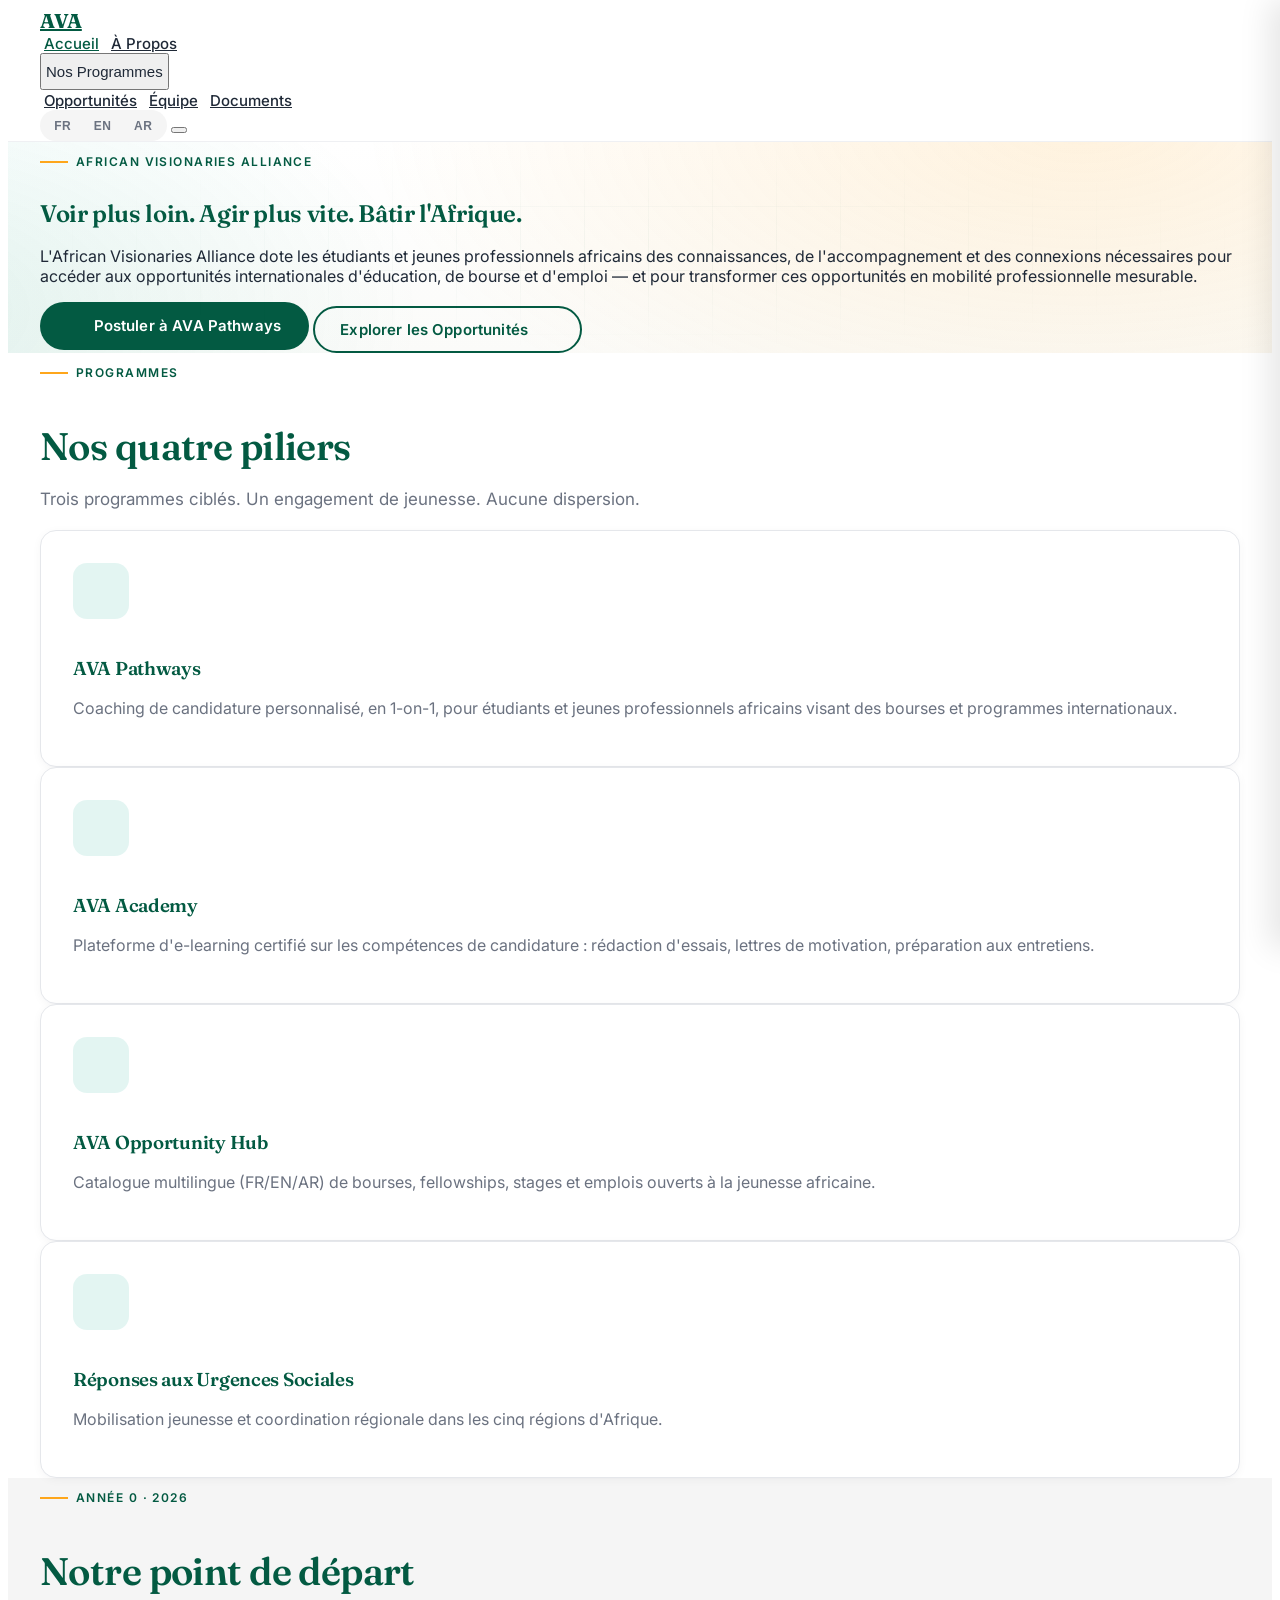
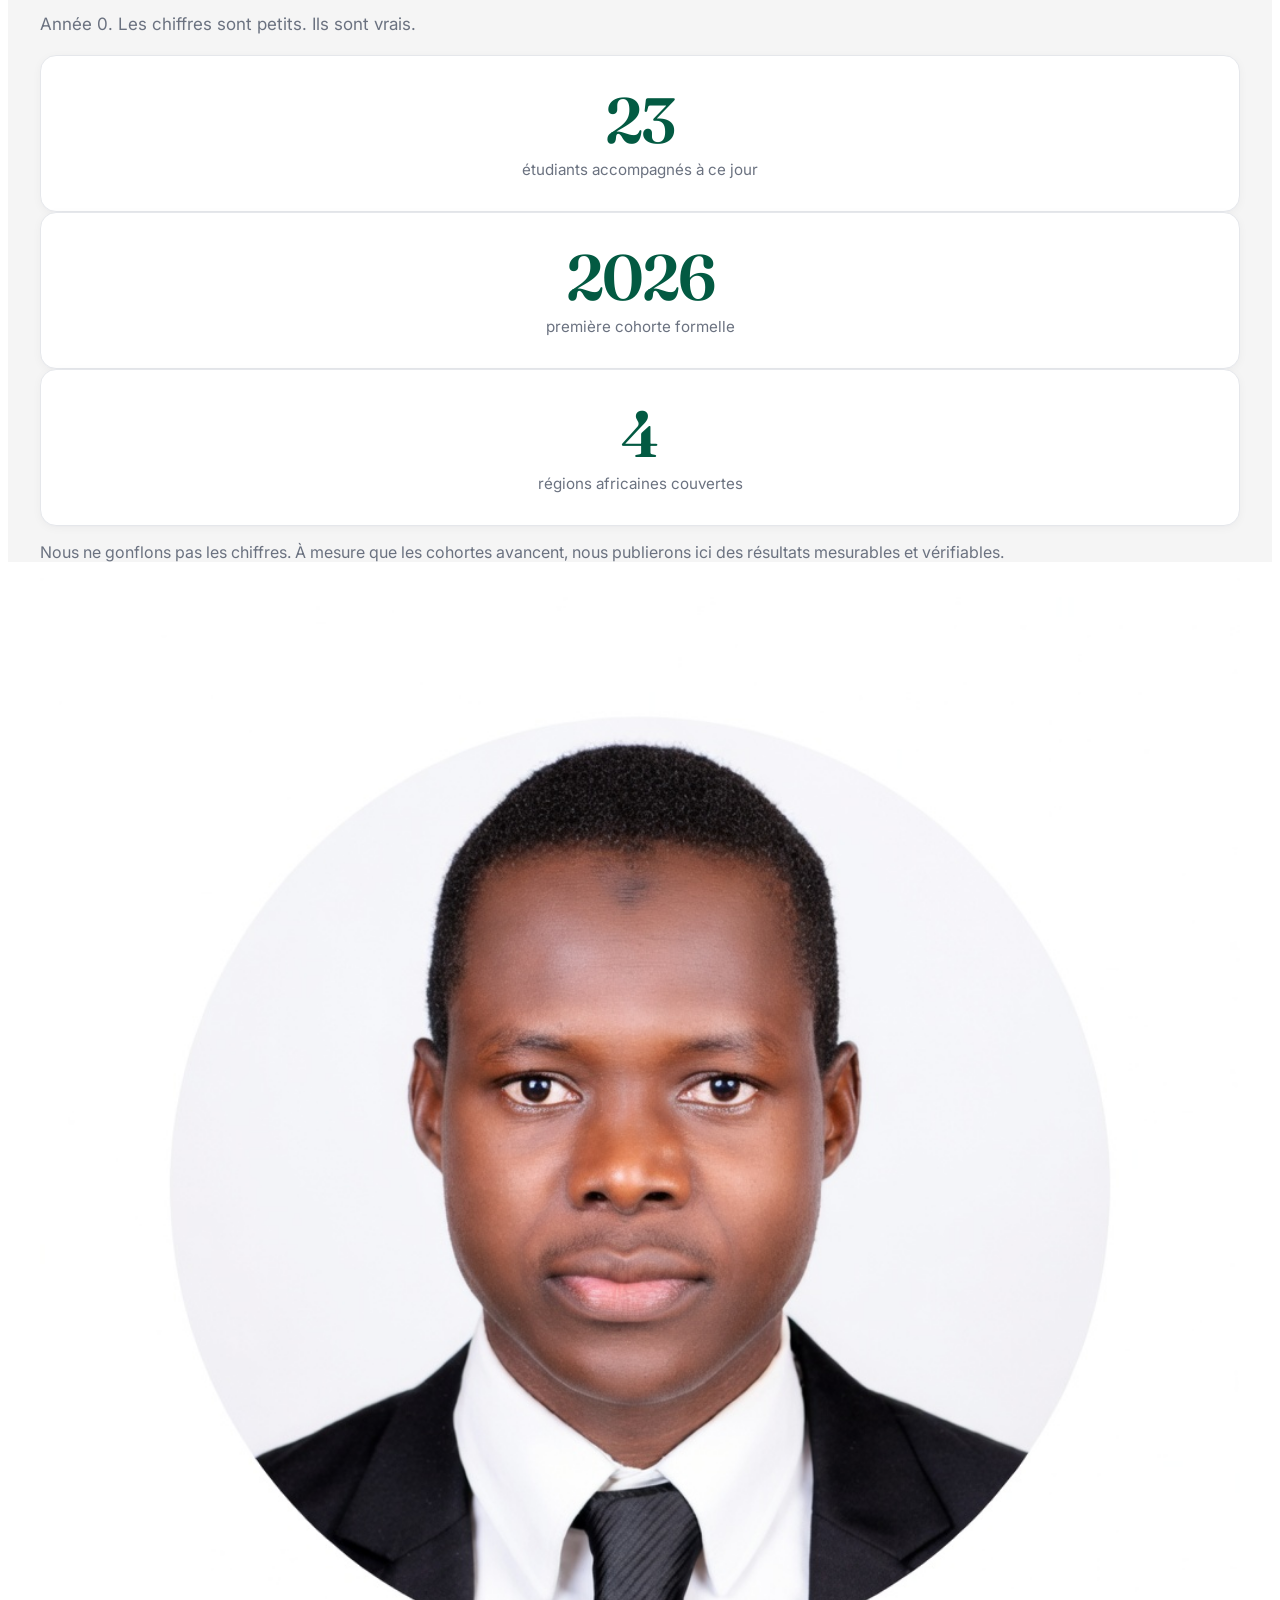
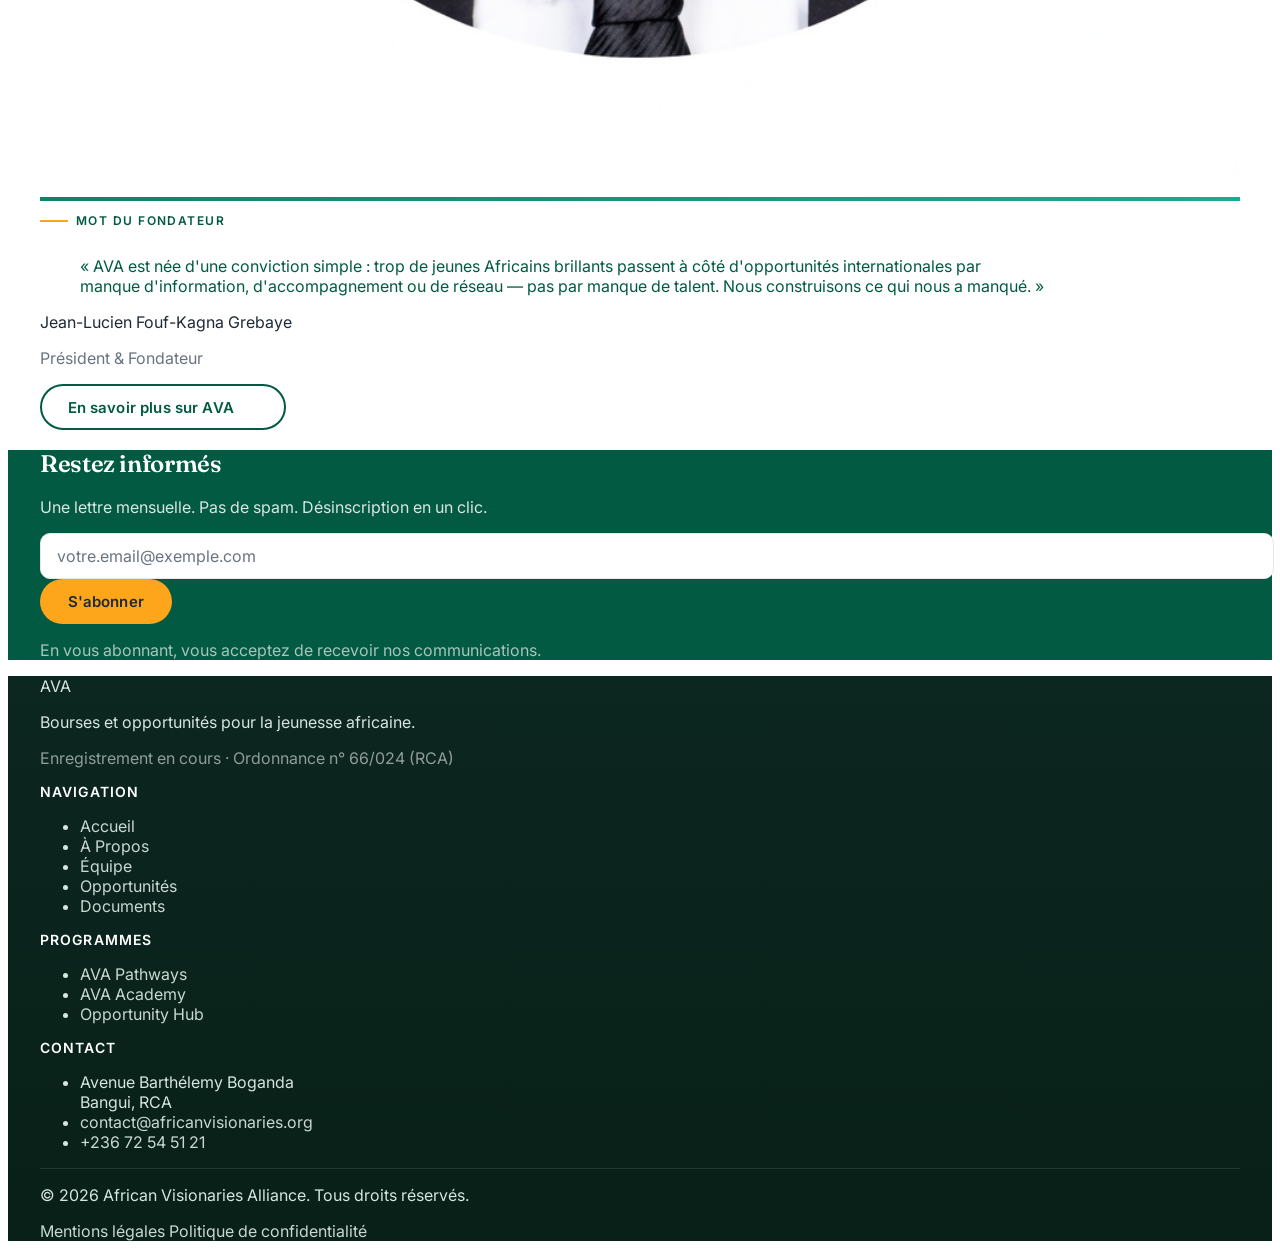
==== index.html @ 7ae5bedb "chore: initialize repo; add Hostinger deploy workflow and docs; accessibility fixes" ====
<!DOCTYPE html>
<html lang="fr" dir="ltr">
<head>
  <meta charset="UTF-8">
  <meta name="viewport" content="width=device-width, initial-scale=1.0">
  <meta name="theme-color" content="#035a42">

  <title>African Visionaries Alliance — Bourses et opportunités pour la jeunesse africaine</title>
  <meta name="description" content="AVA équipe les étudiants et jeunes professionnels africains pour accéder aux bourses, fellowships et opportunités internationales. Coaching personnalisé, e-learning, catalogue panafricain.">

  <link rel="canonical" href="https://ava-africa.me/">

  <!-- Open Graph -->
  <meta property="og:type" content="website">
  <meta property="og:site_name" content="African Visionaries Alliance">
  <meta property="og:title" content="African Visionaries Alliance — Bourses pour la jeunesse africaine">
  <meta property="og:description" content="Plateforme panafricaine de coaching de candidature, e-learning et catalogue d'opportunités pour étudiants et jeunes professionnels africains.">
  <meta property="og:url" content="https://ava-africa.me/">
  <meta property="og:image" content="https://ava-africa.me/assets/images/logo/logo-ava.png">
  <meta property="og:locale" content="fr_FR">

  <!-- Twitter -->
  <meta name="twitter:card" content="summary_large_image">
  <meta name="twitter:title" content="African Visionaries Alliance">
  <meta name="twitter:description" content="Bourses et opportunités pour la jeunesse africaine.">
  <meta name="twitter:image" content="https://ava-africa.me/assets/images/logo/logo-ava.png">

  <!-- Favicon -->
  <link rel="icon" type="image/png" href="assets/images/logo/favicon.ico">

  <!-- Fonts -->
  <link rel="preconnect" href="https://fonts.googleapis.com">
  <link rel="preconnect" href="https://fonts.gstatic.com" crossorigin>
  <link href="https://fonts.googleapis.com/css2?family=Fraunces:opsz,wght@9..144,400;9..144,500;9..144,600;9..144,700&family=Inter:wght@400;500;600;700&family=Noto+Sans+Arabic:wght@400;500;600;700&display=swap" rel="stylesheet">

  <!-- Tailwind CDN + config -->
  <script src="https://cdn.tailwindcss.com"></script>
  <script>
    tailwind.config = {
      theme: {
        extend: {
          colors: {
            'ava-green-dark':  '#035a42',
            'ava-green-light': '#19ab90',
            'ava-gold':        '#fea61b',
            'ava-red':         '#e72931',
            'ava-brown':       '#492412',
            'ava-ink':         '#1f2937',
            'ava-grey':        '#6b7280',
            'ava-mist':        '#f5f5f5',
            'ava-paper':       '#ffffff',
            'ava-line':        '#e5e7eb',
          },
          fontFamily: {
            heading: ['Fraunces', 'Georgia', 'serif'],
            body:    ['Inter', 'system-ui', 'sans-serif'],
          },
          maxWidth: { 'content': '1200px' }
        }
      }
    };
  </script>

  <!-- Custom CSS -->
  <link rel="stylesheet" href="css/main.css">

  <!-- JSON-LD : NGO Schema -->
  <script type="application/ld+json">
  {
    "@context": "https://schema.org",
    "@type": "NGO",
    "name": "African Visionaries Alliance",
    "alternateName": "AVA",
    "url": "https://ava-africa.me",
    "logo": "https://ava-africa.me/assets/images/logo/logo-ava.png",
    "description": "Pan-African non-profit organisation providing scholarship navigation, application coaching and certified e-learning for African students and young professionals.",
    "founder": { "@type": "Person", "name": "Jean-Lucien Fouf-Kagna Grebaye" },
    "foundingDate": "2026",
    "address": {
      "@type": "PostalAddress",
      "streetAddress": "Avenue Barthélemy Boganda",
      "addressLocality": "Bangui",
      "addressCountry": "CF"
    },
    "email": "contact@africanvisionaries.org",
    "telephone": "+236 72 54 51 21",
    "areaServed": "Africa",
    "knowsLanguage": ["fr", "en", "ar"]
  }
  </script>
</head>

<body class="font-body text-ava-ink antialiased bg-ava-paper">

  <!-- Skip link -->
  <a href="#main-content" class="skip-link" data-i18n="nav.skipToContent">Aller au contenu principal</a>

  <!-- =================== HEADER =================== -->
  <header class="site-header">
    <div class="container-ava flex items-center justify-between py-4">
      <!-- Logo -->
      <a href="index" class="logo flex items-center gap-2" aria-label="African Visionaries Alliance — Accueil">
        <img src="assets/images/logo/logo-ava.png" alt="Logo — African Visionaries Alliance" width="36" height="36" onerror="this.style.display='none'">
        <span>AVA</span>
      </a>

      <!-- Desktop nav -->
      <nav class="hidden lg:flex items-center gap-7" aria-label="Navigation principale">
        <a href="index" class="nav-link" data-nav-key="home" data-i18n="nav.home">Accueil</a>
        <a href="about" class="nav-link" data-nav-key="about" data-i18n="nav.about">À Propos</a>
        <div class="dropdown">
          <button type="button" class="nav-link inline-flex items-center gap-1" aria-haspopup="true" aria-expanded="false">
            <span data-i18n="nav.programs">Nos Programmes</span>
            <i data-lucide="chevron-down" style="width:14px;height:14px;" aria-hidden="true"></i>
          </button>
          <div class="dropdown-menu" role="menu">
            <a href="about#pathways" role="menuitem" data-i18n="nav.pathways">AVA Pathways</a>
            <a href="about#academy" role="menuitem" data-i18n="nav.academy">AVA Academy</a>
            <a href="opportunities" role="menuitem" data-i18n="nav.hub">Opportunity Hub</a>
          </div>
        </div>
        <a href="opportunities" class="nav-link" data-nav-key="opportunities" data-i18n="nav.opportunities">Opportunités</a>
        <a href="team" class="nav-link" data-nav-key="team" data-i18n="nav.team">Équipe</a>
        <a href="documents" class="nav-link" data-nav-key="documents" data-i18n="nav.documents">Documents</a>
      </nav>

      <!-- Right cluster -->
      <div class="flex items-center gap-3">
        <div class="lang-switch" role="group" aria-label="Language switcher">
          <button type="button" data-lang-switch="fr" aria-pressed="true">FR</button>
          <button type="button" data-lang-switch="en" aria-pressed="false">EN</button>
          <button type="button" data-lang-switch="ar" aria-pressed="false">AR</button>
        </div>

        <button type="button" class="lg:hidden p-2 rounded-md hover:bg-ava-mist" data-mobile-toggle aria-expanded="false" aria-controls="mobile-drawer" aria-label="Menu">
          <i data-lucide="menu" aria-hidden="true"></i>
        </button>
      </div>
    </div>
  </header>

  <!-- =================== MOBILE DRAWER =================== -->
  <div class="mobile-backdrop" data-mobile-backdrop aria-hidden="true"></div>
  <aside id="mobile-drawer" class="mobile-drawer" data-mobile-drawer aria-hidden="true" aria-label="Menu mobile">
    <div class="flex items-center justify-between mb-6">
      <span class="font-heading font-semibold text-ava-green-dark text-lg">AVA</span>
      <button type="button" class="p-2 rounded-md hover:bg-ava-mist" data-mobile-close aria-label="Fermer">
        <i data-lucide="x" aria-hidden="true"></i>
      </button>
    </div>
    <nav class="flex flex-col gap-1" aria-label="Navigation mobile">
      <a href="index" class="nav-link py-2.5" data-nav-key="home" data-i18n="nav.home">Accueil</a>
      <a href="about" class="nav-link py-2.5" data-nav-key="about" data-i18n="nav.about">À Propos</a>
      <a href="opportunities" class="nav-link py-2.5" data-nav-key="opportunities" data-i18n="nav.opportunities">Opportunités</a>
      <a href="team" class="nav-link py-2.5" data-nav-key="team" data-i18n="nav.team">Équipe</a>
      <a href="documents" class="nav-link py-2.5" data-nav-key="documents" data-i18n="nav.documents">Documents</a>
    </nav>
    <div class="mt-8 pt-6 border-t border-ava-line">
      <p class="text-xs font-semibold uppercase tracking-wider text-ava-grey mb-3" data-i18n="nav.programs">Nos Programmes</p>
      <a href="about#pathways" class="nav-link py-2 block" data-i18n="nav.pathways">AVA Pathways</a>
      <a href="about#academy" class="nav-link py-2 block" data-i18n="nav.academy">AVA Academy</a>
      <a href="opportunities" class="nav-link py-2 block" data-i18n="nav.hub">Opportunity Hub</a>
    </div>
  </aside>

  <!-- =================== MAIN =================== -->
  <main id="main-content">

    <!-- HERO -->
    <section class="hero-bg">
      <div class="container-ava py-16 md:py-24 lg:py-32 relative z-10">
        <div class="max-w-3xl">
          <p class="eyebrow mb-5"><span>African Visionaries Alliance</span></p>
          <h1 class="font-heading text-4xl md:text-5xl lg:text-6xl font-semibold text-balance mb-6" style="color: var(--ava-green-dark); line-height: 1.05;">
            <span data-i18n="hero.tagline">Voir plus loin. Agir plus vite. Bâtir l'Afrique.</span>
          </h1>
          <p class="text-lg md:text-xl leading-relaxed text-ava-ink text-pretty mb-8 max-w-2xl" data-i18n="hero.subtitle">
            L'African Visionaries Alliance dote les étudiants et jeunes professionnels africains des connaissances, de l'accompagnement et des connexions nécessaires pour accéder aux opportunités internationales d'éducation, de bourse et d'emploi — et pour transformer ces opportunités en mobilité professionnelle mesurable.
          </p>
          <div class="flex flex-wrap gap-3">
            <a href="about#pathways" class="btn btn-primary">
              <i data-lucide="graduation-cap" aria-hidden="true" style="width:18px;height:18px;"></i>
              <span data-i18n="hero.ctaPrimary">Postuler à AVA Pathways</span>
            </a>
            <a href="opportunities" class="btn btn-outline">
              <span data-i18n="hero.ctaSecondary">Explorer les Opportunités</span>
              <i data-lucide="arrow-right" aria-hidden="true" style="width:18px;height:18px;"></i>
            </a>
          </div>
        </div>
      </div>
    </section>

    <!-- FOUR PILLARS -->
    <section class="py-16 md:py-24" style="background: var(--ava-paper);">
      <div class="container-ava">
        <div class="mb-12 reveal">
          <p class="eyebrow mb-4"><span>Programmes</span></p>
          <h2 class="section-heading" data-i18n="pillars.heading">Nos quatre piliers</h2>
          <p class="section-subheading" data-i18n="pillars.subheading">Trois programmes ciblés. Un engagement de jeunesse. Aucune dispersion.</p>
        </div>

        <div class="grid grid-cols-1 md:grid-cols-2 lg:grid-cols-4 gap-6">
          <article class="card card-hover pillar-card reveal">
            <div class="pillar-icon"><i data-lucide="graduation-cap" aria-hidden="true"></i></div>
            <h3 class="font-heading text-xl mb-2" data-i18n="pillars.pathways.title">AVA Pathways</h3>
            <p class="text-sm leading-relaxed" style="color: var(--ava-grey);" data-i18n="pillars.pathways.description">Coaching de candidature personnalisé, en 1-on-1, pour étudiants et jeunes professionnels africains visant des bourses et programmes internationaux.</p>
          </article>

          <article class="card card-hover pillar-card reveal">
            <div class="pillar-icon"><i data-lucide="book-open" aria-hidden="true"></i></div>
            <h3 class="font-heading text-xl mb-2" data-i18n="pillars.academy.title">AVA Academy</h3>
            <p class="text-sm leading-relaxed" style="color: var(--ava-grey);" data-i18n="pillars.academy.description">Plateforme d'e-learning certifié sur les compétences de candidature : rédaction d'essais, lettres de motivation, préparation aux entretiens.</p>
          </article>

          <article class="card card-hover pillar-card reveal">
            <div class="pillar-icon"><i data-lucide="globe" aria-hidden="true"></i></div>
            <h3 class="font-heading text-xl mb-2" data-i18n="pillars.hub.title">AVA Opportunity Hub</h3>
            <p class="text-sm leading-relaxed" style="color: var(--ava-grey);" data-i18n="pillars.hub.description">Catalogue multilingue (FR/EN/AR) de bourses, fellowships, stages et emplois ouverts à la jeunesse africaine.</p>
          </article>

          <article class="card card-hover pillar-card reveal">
            <div class="pillar-icon"><i data-lucide="heart-handshake" aria-hidden="true"></i></div>
            <h3 class="font-heading text-xl mb-2" data-i18n="pillars.emergencies.title">Réponses aux Urgences Sociales</h3>
            <p class="text-sm leading-relaxed" style="color: var(--ava-grey);" data-i18n="pillars.emergencies.description">Mobilisation jeunesse et coordination régionale dans les cinq régions d'Afrique.</p>
          </article>
        </div>
      </div>
    </section>

    <!-- IMPACT — honest Year 0 -->
    <section class="py-16 md:py-24" style="background: var(--ava-mist);">
      <div class="container-ava">
        <div class="mb-10 text-center reveal">
          <p class="eyebrow mb-4 justify-center" style="display:inline-flex;"><span>Année 0 · 2026</span></p>
          <h2 class="section-heading" data-i18n="impact.heading">Notre point de départ</h2>
          <p class="section-subheading mx-auto" data-i18n="impact.subheading">Année 0. Les chiffres sont petits. Ils sont vrais.</p>
        </div>

        <div class="grid grid-cols-1 md:grid-cols-3 gap-5 max-w-4xl mx-auto">
          <div class="card stat-card reveal">
            <div class="stat-value" data-i18n="impact.stat1Value">23</div>
            <div class="stat-label" data-i18n="impact.stat1Label">étudiants accompagnés à ce jour</div>
          </div>
          <div class="card stat-card reveal">
            <div class="stat-value" data-i18n="impact.stat2Value">2026</div>
            <div class="stat-label" data-i18n="impact.stat2Label">première cohorte formelle</div>
          </div>
          <div class="card stat-card reveal">
            <div class="stat-value" data-i18n="impact.stat3Value">4</div>
            <div class="stat-label" data-i18n="impact.stat3Label">régions africaines couvertes</div>
          </div>
        </div>

        <p class="mt-8 text-center text-sm max-w-2xl mx-auto leading-relaxed" style="color: var(--ava-grey);" data-i18n="impact.note">
          Nous ne gonflons pas les chiffres. À mesure que les cohortes avancent, nous publierons ici des résultats mesurables et vérifiables.
        </p>
      </div>
    </section>

    <!-- FOUNDER NOTE -->
    <section class="py-16 md:py-24">
      <div class="container-ava">
        <div class="grid grid-cols-1 md:grid-cols-12 gap-10 items-center">
          <div class="md:col-span-4 reveal">
            <div class="team-photo aspect-square rounded-2xl overflow-hidden" style="background: linear-gradient(135deg, var(--ava-green-dark), var(--ava-green-light));">
              <img src="assets/images/team/president.jpg" alt="Portrait de Jean-Lucien Fouf-Kagna Grebaye, Président & Fondateur de l'African Visionaries Alliance" loading="lazy" style="width:100%;height:100%;object-fit:cover;" onerror="this.style.display='none'">
            </div>
          </div>
          <div class="md:col-span-8 reveal">
            <p class="eyebrow mb-4"><span data-i18n="founder.heading">Mot du Fondateur</span></p>
            <blockquote class="font-heading text-2xl md:text-3xl leading-snug text-balance mb-6" style="color: var(--ava-green-dark);">
              <span data-i18n="founder.text">« AVA est née d'une conviction simple : trop de jeunes Africains brillants passent à côté d'opportunités internationales par manque d'information, d'accompagnement ou de réseau — pas par manque de talent. Nous construisons ce qui nous a manqué. »</span>
            </blockquote>
            <div class="flex flex-col gap-1">
              <p class="font-semibold" data-i18n="founder.name">Jean-Lucien Fouf-Kagna Grebaye</p>
              <p class="text-sm" style="color: var(--ava-grey);" data-i18n="founder.role">Président & Fondateur</p>
            </div>
            <a href="about" class="btn btn-outline mt-6">
              <span data-i18n="founder.cta">En savoir plus sur AVA</span>
              <i data-lucide="arrow-right" aria-hidden="true" style="width:16px;height:16px;"></i>
            </a>
          </div>
        </div>
      </div>
    </section>

    <!-- NEWSLETTER -->
    <section class="py-16 md:py-20" style="background: var(--ava-green-dark); color: #fff;">
      <div class="container-ava">
        <div class="max-w-2xl mx-auto text-center reveal">
          <h2 class="font-heading text-3xl md:text-4xl mb-3" style="color: #fff;" data-i18n="newsletter.heading">Restez informés</h2>
          <p class="text-base mb-8" style="color: rgba(255,255,255,0.85);" data-i18n="newsletter.subheading">Une lettre mensuelle. Pas de spam. Désinscription en un clic.</p>
          <form id="newsletter-form" class="flex flex-col sm:flex-row gap-3 max-w-lg mx-auto" novalidate>
            <label for="newsletter-email" class="sr-only" data-i18n="newsletter.placeholder">Email</label>
            <input id="newsletter-email" type="email" required class="field flex-1" placeholder="votre.email@exemple.com" data-i18n="newsletter.placeholder" data-i18n-attr="placeholder">
            <button type="submit" class="btn btn-gold" data-i18n="newsletter.button">S'abonner</button>
          </form>
          <p id="newsletter-status" class="mt-4 text-sm hidden" style="color: #fff;" role="status"></p>
          <p class="mt-4 text-xs" style="color: rgba(255,255,255,0.65);" data-i18n="newsletter.consent">En vous abonnant, vous acceptez de recevoir nos communications.</p>
        </div>
      </div>
    </section>

  </main>

  <!-- =================== FOOTER =================== -->
  <footer class="site-footer pt-16 pb-8">
    <div class="container-ava">
      <div class="grid grid-cols-1 md:grid-cols-2 lg:grid-cols-4 gap-10 mb-12">
        <div>
          <div class="flex items-center gap-2 mb-3">
            <img src="assets/images/logo/logo-ava.png" alt="Logo — African Visionaries Alliance" width="36" height="36" onerror="this.style.display='none'">
            <span class="font-heading text-xl font-semibold text-white">AVA</span>
          </div>
          <p class="text-sm leading-relaxed mb-4" data-i18n="footer.tagline">Bourses et opportunités pour la jeunesse africaine.</p>
          <p class="text-xs" style="color: rgba(255,255,255,0.55);" data-i18n="footer.registration">Enregistrement en cours · Ordonnance n° 66/024 (RCA)</p>
        </div>

        <div>
          <h3 data-i18n="footer.navHeading">Navigation</h3>
          <ul class="flex flex-col gap-2 text-sm">
            <li><a href="index" data-i18n="nav.home">Accueil</a></li>
            <li><a href="about" data-i18n="nav.about">À Propos</a></li>
            <li><a href="team" data-i18n="nav.team">Équipe</a></li>
            <li><a href="opportunities" data-i18n="nav.opportunities">Opportunités</a></li>
            <li><a href="documents" data-i18n="nav.documents">Documents</a></li>
          </ul>
        </div>

        <div>
          <h3 data-i18n="footer.programsHeading">Programmes</h3>
          <ul class="flex flex-col gap-2 text-sm">
            <li><a href="about#pathways" data-i18n="nav.pathways">AVA Pathways</a></li>
            <li><a href="about#academy" data-i18n="nav.academy">AVA Academy</a></li>
            <li><a href="opportunities" data-i18n="nav.hub">Opportunity Hub</a></li>
          </ul>
        </div>

        <div>
          <h3 data-i18n="footer.contactHeading">Contact</h3>
          <ul class="flex flex-col gap-3 text-sm">
            <li class="flex items-start gap-2">
              <i data-lucide="map-pin" aria-hidden="true" style="width:16px;height:16px;flex-shrink:0;margin-top:2px;"></i>
              <span>
                <span data-i18n="footer.address">Avenue Barthélemy Boganda</span><br>
                <span data-i18n="footer.city">Bangui, RCA</span>
              </span>
            </li>
            <li class="flex items-center gap-2">
              <i data-lucide="mail" aria-hidden="true" style="width:16px;height:16px;flex-shrink:0;"></i>
              <a href="mailto:contact@africanvisionaries.org" data-i18n="footer.email">contact@africanvisionaries.org</a>
            </li>
            <li class="flex items-center gap-2">
              <i data-lucide="phone" aria-hidden="true" style="width:16px;height:16px;flex-shrink:0;"></i>
              <a href="tel:+23672545121" data-i18n="footer.phone">+236 72 54 51 21</a>
            </li>
          </ul>
          <div class="flex items-center gap-3 mt-4">
            <a href="#" aria-label="LinkedIn"><i data-lucide="linkedin" aria-hidden="true" style="width:20px;height:20px;"></i></a>
            <a href="#" aria-label="X / Twitter"><i data-lucide="twitter" aria-hidden="true" style="width:20px;height:20px;"></i></a>
            <a href="#" aria-label="Instagram"><i data-lucide="instagram" aria-hidden="true" style="width:20px;height:20px;"></i></a>
          </div>
        </div>
      </div>

      <div class="footer-bottom pt-6 flex flex-wrap items-center justify-between gap-3 text-xs">
        <p>© <span id="footer-year">2026</span> <span data-i18n="footer.copyright">African Visionaries Alliance. Tous droits réservés.</span></p>
        <div class="flex gap-4">
          <a href="documents" data-i18n="footer.legal">Mentions légales</a>
          <a href="documents" data-i18n="footer.privacy">Politique de confidentialité</a>
        </div>
      </div>
    </div>
  </footer>

  <!-- Lucide Icons -->
  <script src="https://unpkg.com/lucide@latest" defer></script>

  <!-- AVA scripts -->
  <script src="js/i18n.js" defer></script>
  <script src="js/utils.js" defer></script>
  <script src="js/navigation.js" defer></script>
  <script src="js/app.js" defer></script>
</body>
</html>
---- css/main.css ----
/* ============================================================
   AVA — main.css
   Custom styles layered on top of Tailwind CDN
   Styles personnalisés au-dessus de Tailwind CDN
   ============================================================ */

/* ---------- 1. ROOT TOKENS / CUSTOM PROPERTIES ---------- */
:root {
  --ava-green-dark:  #035a42;
  --ava-green-light: #19ab90;
  --ava-gold:        #fea61b;
  --ava-red:         #e72931;
  --ava-brown:       #492412;
  --ava-ink:         #1f2937;
  --ava-grey:        #6b7280;
  --ava-mist:        #f5f5f5;
  --ava-paper:       #ffffff;
  --ava-line:        #e5e7eb;

  --font-heading: 'Fraunces', Georgia, serif;
  --font-body:    'Inter', system-ui, -apple-system, sans-serif;

  --max-content: 1200px;

  --shadow-card:       0 2px 10px rgba(15, 23, 42, 0.04),
                        0 1px 2px rgba(15, 23, 42, 0.02);
  --shadow-card-hover: 0 15px 35px rgba(3, 90, 66, 0.08),
                        0 8px 12px rgba(3, 90, 66, 0.04);
}

/* ---------- 2. RESET & GLOBAL ---------- */
html { scroll-behavior: smooth; }

@media (prefers-reduced-motion: reduce) {
  html { scroll-behavior: auto; }
  *, *::before, *::after {
    animation-duration: 0.001ms !important;
    animation-iteration-count: 1 !important;
    transition-duration: 0.001ms !important;
  }
}

body {
  font-family: var(--font-body);
  color: var(--ava-ink);
  background: var(--ava-paper);
  -webkit-font-smoothing: antialiased;
  -moz-osx-font-smoothing: grayscale;
  text-rendering: optimizeLegibility;
}

h1, h2, h3, h4 {
  font-family: var(--font-heading);
  font-weight: 600;
  letter-spacing: -0.015em;
  line-height: 1.15;
  color: var(--ava-green-dark);
}

/* ---------- 3. ACCESSIBILITY ---------- */
.sr-only {
  position: absolute;
  width: 1px; height: 1px;
  padding: 0; margin: -1px;
  overflow: hidden; clip: rect(0,0,0,0);
  white-space: nowrap; border: 0;
}

/* Skip link */
.skip-link {
  position: absolute;
  top: -40px;
  left: 1rem;
  background: var(--ava-green-dark);
  color: #fff;
  padding: 0.5rem 1rem;
  border-radius: 6px;
  z-index: 100;
  transition: top 200ms ease;
}
.skip-link:focus { top: 1rem; outline: 3px solid var(--ava-gold); outline-offset: 2px; }

/* Universal focus states — visible, never removed */
:focus-visible {
  outline: 3px solid var(--ava-gold);
  outline-offset: 2px;
  border-radius: 3px;
}
button:focus-visible,
a:focus-visible {
  outline: 3px solid var(--ava-gold);
  outline-offset: 3px;
}

/* ---------- 4. LAYOUT HELPERS ---------- */
.container-ava {
  width: 100%;
  max-width: var(--max-content);
  margin-inline: auto;
  padding-inline: 1.25rem;
}
@media (min-width: 768px) {
  .container-ava { padding-inline: 2rem; }
}

/* ---------- 5. BUTTONS ---------- */
.btn {
  display: inline-flex;
  align-items: center;
  justify-content: center;
  gap: 0.5rem;
  padding: 0.8rem 1.6rem;
  font-family: var(--font-body);
  font-weight: 600;
  font-size: 0.9375rem;
  letter-spacing: 0.01em;
  border-radius: 9999px; /* Boutons en pilule (style moderne) */
  border: 2px solid transparent;
  cursor: pointer;
  transition: background-color 220ms ease, color 220ms ease,
              border-color 220ms ease, transform 220ms ease-out,
              box-shadow 220ms ease-out;
  text-decoration: none;
  line-height: 1;
}

.btn-primary {
  background: var(--ava-green-dark);
  color: #fff;
}
.btn-primary:hover,
.btn-primary:focus-visible {
  background: var(--ava-green-light);
  transform: translateY(-2px);
  box-shadow: 0 8px 20px rgba(25, 171, 144, 0.28);
}

.btn-gold {
  background: var(--ava-gold);
  color: var(--ava-ink);
}
.btn-gold:hover,
.btn-gold:focus-visible {
  background: #fdb43e; /* Jaune légèrement plus clair pour l'attrait */
  transform: translateY(-2px);
  box-shadow: 0 8px 20px rgba(254, 166, 27, 0.35);
}

.btn-outline {
  background: transparent;
  color: var(--ava-green-dark);
  border-color: var(--ava-green-dark);
}
.btn-outline:hover,
.btn-outline:focus-visible {
  background: var(--ava-green-dark);
  color: #fff;
  transform: translateY(-2px);
  box-shadow: 0 8px 20px rgba(3, 90, 66, 0.20);
}

.btn-ghost {
  background: transparent;
  color: var(--ava-ink);
}
.btn-ghost:hover { background: var(--ava-mist); }

/* ---------- 6. CARDS ---------- */
.card {
  background: var(--ava-paper);
  border: 1px solid var(--ava-line);
  border-radius: 16px;
  padding: 2rem;
  box-shadow: var(--shadow-card);
  transition: transform 250ms cubic-bezier(0.16, 1, 0.3, 1), 
              box-shadow 250ms cubic-bezier(0.16, 1, 0.3, 1),
              border-color 250ms ease;
  will-change: transform, box-shadow;
}
.card-hover:hover,
.card-hover:focus-within {
  transform: translateY(-6px);
  box-shadow: var(--shadow-card-hover);
  border-color: rgba(25, 171, 144, 0.4);
}

/* Pillar cards on home page */
.pillar-card {
  position: relative;
  overflow: hidden;
}
.pillar-card .pillar-icon {
  display: inline-flex;
  align-items: center;
  justify-content: center;
  width: 56px; height: 56px;
  border-radius: 14px;
  background: rgba(25, 171, 144, 0.12);
  color: var(--ava-green-dark);
  margin-bottom: 1.25rem;
  transition: background-color 200ms ease, color 200ms ease;
}
.pillar-card:hover .pillar-icon {
  background: var(--ava-green-dark);
  color: var(--ava-gold);
}

/* Team member cards */
.team-card .team-photo {
  position: relative;
  aspect-ratio: 1 / 1;
  width: 100%;
  border-radius: 12px;
  overflow: hidden;
  background: linear-gradient(135deg, var(--ava-green-dark), var(--ava-green-light));
  margin-bottom: 1rem;
}
.team-card .team-photo img {
  width: 100%; height: 100%;
  object-fit: cover;
  display: block;
}
.team-card .team-photo .photo-fallback {
  position: absolute; inset: 0;
  display: flex; align-items: center; justify-content: center;
  color: #fff;
  font-family: var(--font-heading);
  font-size: 2.5rem;
  font-weight: 600;
}
.team-card[data-filled="false"] .team-photo {
  background: linear-gradient(135deg, #d1d5db, #9ca3af);
}
.team-card[data-filled="false"] .team-photo .photo-fallback {
  font-size: 1.5rem;
  letter-spacing: 0.05em;
}
/* Photo grisée + badge "Poste à pourvoir" pour les cartes non pourvues */
.team-card[data-filled="false"] .team-photo img {
  filter: grayscale(0.35) brightness(0.92);
}
.team-card .team-photo-badge {
  position: absolute;
  left: 0.6rem;
  bottom: 0.6rem;
  padding: 0.3rem 0.7rem;
  border-radius: 999px;
  background: rgba(3, 90, 66, 0.92);
  color: #fff;
  font-size: 0.7rem;
  font-weight: 600;
  letter-spacing: 0.03em;
  text-transform: uppercase;
  backdrop-filter: blur(4px);
  -webkit-backdrop-filter: blur(4px);
  box-shadow: 0 2px 8px rgba(0, 0, 0, 0.15);
  z-index: 2;
}
html[dir="rtl"] .team-card .team-photo-badge {
  left: auto;
  right: 0.6rem;
}

/* ---------- 7. BADGES ---------- */
.badge {
  display: inline-flex;
  align-items: center;
  gap: 0.35rem;
  padding: 0.25rem 0.65rem;
  font-size: 0.75rem;
  font-weight: 600;
  letter-spacing: 0.025em;
  border-radius: 999px;
  border: 1px solid transparent;
  line-height: 1.4;
  white-space: nowrap;
}
.badge-type      { background: rgba(3, 90, 66, 0.10);     color: var(--ava-green-dark); }
.badge-region    { background: rgba(25, 171, 144, 0.12);  color: #086c5a; }
.badge-level     { background: rgba(73, 36, 18, 0.08);    color: var(--ava-brown); }
.badge-funding   { background: rgba(254, 166, 27, 0.20);  color: #8a5a08; }
.badge-deadline  { background: rgba(231, 41, 49, 0.10);   color: #b91c1c; }
.badge-language  { background: var(--ava-mist);           color: var(--ava-ink); border-color: var(--ava-line); }
.badge-expired   { background: var(--ava-mist);           color: var(--ava-grey); }

/* ---------- 8. HERO ---------- */
.hero-bg {
  position: relative;
  background:
    radial-gradient(1200px 600px at 85% -10%, rgba(254, 166, 27, 0.15), transparent 60%),
    radial-gradient(900px 500px at -10% 80%, rgba(25, 171, 144, 0.12), transparent 60%),
    linear-gradient(180deg, #ffffff 0%, #fbfbf9 100%);
  overflow: hidden;
}
.hero-bg::before {
  content: '';
  position: absolute; inset: 0;
  background-image:
    linear-gradient(to right, rgba(3, 90, 66, 0.05) 1px, transparent 1px),
    linear-gradient(to bottom, rgba(3, 90, 66, 0.05) 1px, transparent 1px);
  background-size: 64px 64px;
  pointer-events: none;
  mask-image: radial-gradient(ellipse at center, rgba(0,0,0,0.8), transparent 70%);
  -webkit-mask-image: radial-gradient(ellipse at center, rgba(0,0,0,0.8), transparent 70%);
}

.eyebrow {
  display: inline-flex;
  align-items: center;
  gap: 0.5rem;
  font-size: 0.75rem;
  font-weight: 600;
  letter-spacing: 0.12em;
  text-transform: uppercase;
  color: var(--ava-green-dark);
}
.eyebrow::before {
  content: '';
  display: inline-block;
  width: 1.75rem;
  height: 2px;
  background: var(--ava-gold);
}

/* ---------- 9. HEADER & NAV ---------- */
.site-header {
  position: sticky;
  top: 0;
  z-index: 50;
  background: rgba(255, 255, 255, 0.90);
  backdrop-filter: blur(12px);
  -webkit-backdrop-filter: blur(12px);
  border-bottom: 1px solid rgba(229, 231, 235, 0.6);
  transition: padding 300ms ease, box-shadow 300ms ease;
}
.site-header.is-scrolled {
  box-shadow: 0 4px 20px rgba(0, 0, 0, 0.05);
}
.site-header .logo {
  font-family: var(--font-heading);
  font-weight: 700;
  font-size: 1.25rem;
  color: var(--ava-green-dark);
  letter-spacing: -0.02em;
  transition: font-size 180ms ease;
}
.site-header.is-scrolled .logo { font-size: 1.125rem; }

.nav-link {
  position: relative;
  font-weight: 500;
  font-size: 0.9375rem;
  color: var(--ava-ink);
  padding: 0.5rem 0.25rem;
  transition: color 150ms ease;
}
.nav-link:hover,
.nav-link.is-active { color: var(--ava-green-dark); }
.nav-link.is-active::after {
  content: '';
  position: absolute;
  left: 0; right: 0; bottom: -4px;
  height: 2px;
  background: var(--ava-gold);
  border-radius: 2px;
}

/* Language switcher */
.lang-switch {
  display: inline-flex;
  align-items: center;
  gap: 0;
  background: var(--ava-mist);
  border-radius: 999px;
  padding: 3px;
}
.lang-switch button {
  font-size: 0.75rem;
  font-weight: 600;
  letter-spacing: 0.05em;
  padding: 0.35rem 0.7rem;
  border-radius: 999px;
  border: none;
  background: transparent;
  color: var(--ava-grey);
  cursor: pointer;
  transition: background 150ms ease, color 150ms ease;
}
.lang-switch button.is-active {
  background: var(--ava-green-dark);
  color: #fff;
}
.lang-switch button:hover:not(.is-active) { color: var(--ava-ink); }

/* Mobile menu drawer */
.mobile-drawer {
  position: fixed;
  top: 0; right: 0;
  height: 100vh;
  width: min(86vw, 360px);
  background: #fff;
  z-index: 60;
  transform: translateX(100%);
  transition: transform 300ms cubic-bezier(0.4, 0, 0.2, 1);
  box-shadow: -10px 0 30px rgba(0,0,0,0.10);
  overflow-y: auto;
  padding: 1.5rem;
}
[dir="rtl"] .mobile-drawer {
  right: auto; left: 0;
  transform: translateX(-100%);
  box-shadow: 10px 0 30px rgba(0,0,0,0.10);
}
.mobile-drawer.is-open { transform: translateX(0); }

.mobile-backdrop {
  position: fixed; inset: 0;
  background: rgba(15, 23, 42, 0.4);
  z-index: 55;
  opacity: 0;
  pointer-events: none;
  transition: opacity 200ms ease;
}
.mobile-backdrop.is-open { opacity: 1; pointer-events: auto; }

/* Dropdown */
.dropdown { position: relative; }
.dropdown-menu {
  position: absolute;
  top: calc(100% + 12px);
  left: 0;
  min-width: 220px;
  background: rgba(255, 255, 255, 0.95);
  backdrop-filter: blur(10px);
  -webkit-backdrop-filter: blur(10px);
  border: 1px solid rgba(229, 231, 235, 0.6);
  border-radius: 12px;
  box-shadow: 0 15px 35px rgba(0,0,0,0.06), 0 5px 15px rgba(0,0,0,0.03);
  padding: 0.5rem;
  opacity: 0;
  visibility: hidden;
  transform: translateY(-8px) scale(0.98);
  transition: opacity 200ms ease, transform 200ms cubic-bezier(0.16, 1, 0.3, 1), visibility 200ms ease;
  z-index: 40;
}
.dropdown:hover .dropdown-menu,
.dropdown:focus-within .dropdown-menu {
  opacity: 1; visibility: visible; transform: translateY(0) scale(1);
}
.dropdown-menu a {
  display: block;
  padding: 0.55rem 0.75rem;
  border-radius: 8px;
  color: var(--ava-ink);
  font-size: 0.9rem;
  font-weight: 500;
  text-decoration: none;
}
.dropdown-menu a:hover,
.dropdown-menu a:focus-visible {
  background: var(--ava-mist);
  color: var(--ava-green-dark);
}

/* ---------- 10. SECTION HEADINGS ---------- */
.section-heading {
  font-size: clamp(1.75rem, 3vw, 2.5rem);
  margin-bottom: 0.75rem;
}
.section-subheading {
  font-size: 1.0625rem;
  color: var(--ava-grey);
  max-width: 60ch;
  line-height: 1.65;
}

/* ---------- 11. STATS / IMPACT ---------- */
.stat-card {
  text-align: center;
  padding: 2rem 1.25rem;
}
.stat-value {
  font-family: var(--font-heading);
  font-weight: 600;
  font-size: clamp(2.75rem, 6vw, 4rem);
  color: var(--ava-green-dark);
  line-height: 1;
  letter-spacing: -0.03em;
}
.stat-label {
  font-size: 0.95rem;
  color: var(--ava-grey);
  margin-top: 0.5rem;
}

/* ---------- 12. FORMS ---------- */
.field {
  display: block;
  width: 100%;
  padding: 0.75rem 1rem;
  font: inherit;
  font-size: 1rem;
  color: var(--ava-ink);
  background: #fff;
  border: 1px solid var(--ava-line);
  border-radius: 10px;
  transition: border-color 150ms ease, box-shadow 150ms ease;
}
.field::placeholder { color: var(--ava-grey); }
.field:focus {
  outline: none;
  border-color: var(--ava-green-light);
  box-shadow: 0 0 0 4px rgba(25, 171, 144, 0.15);
}

/* Filter chips (opportunities page) */
.chip {
  display: inline-flex;
  align-items: center;
  gap: 0.35rem;
  padding: 0.45rem 0.9rem;
  font-size: 0.85rem;
  font-weight: 500;
  background: #fff;
  border: 1px solid var(--ava-line);
  border-radius: 999px;
  color: var(--ava-ink);
  cursor: pointer;
  transition: background 150ms ease, color 150ms ease,
              border-color 150ms ease;
  user-select: none;
}
.chip:hover { border-color: var(--ava-green-light); }
.chip.is-active {
  background: var(--ava-green-dark);
  color: #fff;
  border-color: var(--ava-green-dark);
}
.chip.is-active:hover { background: var(--ava-green-light); }

/* ---------- 13. FOOTER ---------- */
.site-footer {
  background: linear-gradient(180deg, #0c2620 0%, #082017 100%);
  color: #d6e5e0;
}
.site-footer h3 {
  color: #fff;
  font-family: var(--font-body);
  font-weight: 600;
  font-size: 0.875rem;
  letter-spacing: 0.08em;
  text-transform: uppercase;
  margin-bottom: 1rem;
}
.site-footer a {
  color: #c9d8d3;
  text-decoration: none;
  transition: color 150ms ease;
}
.site-footer a:hover { color: var(--ava-gold); }
.site-footer .footer-bottom { border-top: 1px solid rgba(255,255,255,0.10); }

/* ---------- 14. SCROLL REVEAL ---------- */
.reveal {
  opacity: 0;
  transform: translateY(20px);
  transition: opacity 700ms ease, transform 700ms cubic-bezier(0.16, 1, 0.3, 1);
}
.reveal.is-visible {
  opacity: 1;
  transform: translateY(0);
}
@media (prefers-reduced-motion: reduce) {
  .reveal { opacity: 1; transform: none; transition: none; }
}

/* ---------- 15. RTL / ARABIC SUPPORT ---------- */
[dir="rtl"] body { font-family: 'Inter', 'Noto Sans Arabic', system-ui, sans-serif; }
[dir="rtl"] .eyebrow::before {
  margin-left: 0.5rem;
  margin-right: 0;
}
[dir="rtl"] .nav-link.is-active::after { left: 0; right: 0; }

/* ---------- 16. UTILITY ---------- */
.text-balance { text-wrap: balance; }
.text-pretty  { text-wrap: pretty; }

/* Underline on links inside prose */
.prose-ava a {
  color: var(--ava-green-dark);
  text-decoration: underline;
  text-decoration-color: rgba(25, 171, 144, 0.45);
  text-underline-offset: 3px;
  text-decoration-thickness: 1.5px;
  transition: text-decoration-color 150ms ease;
}
.prose-ava a:hover { text-decoration-color: var(--ava-gold); }

/* Image lazy-load fade */
img[loading="lazy"] {
  opacity: 0;
  transition: opacity 400ms ease;
}
img[loading="lazy"].is-loaded,
img[loading="lazy"].loaded { opacity: 1; }
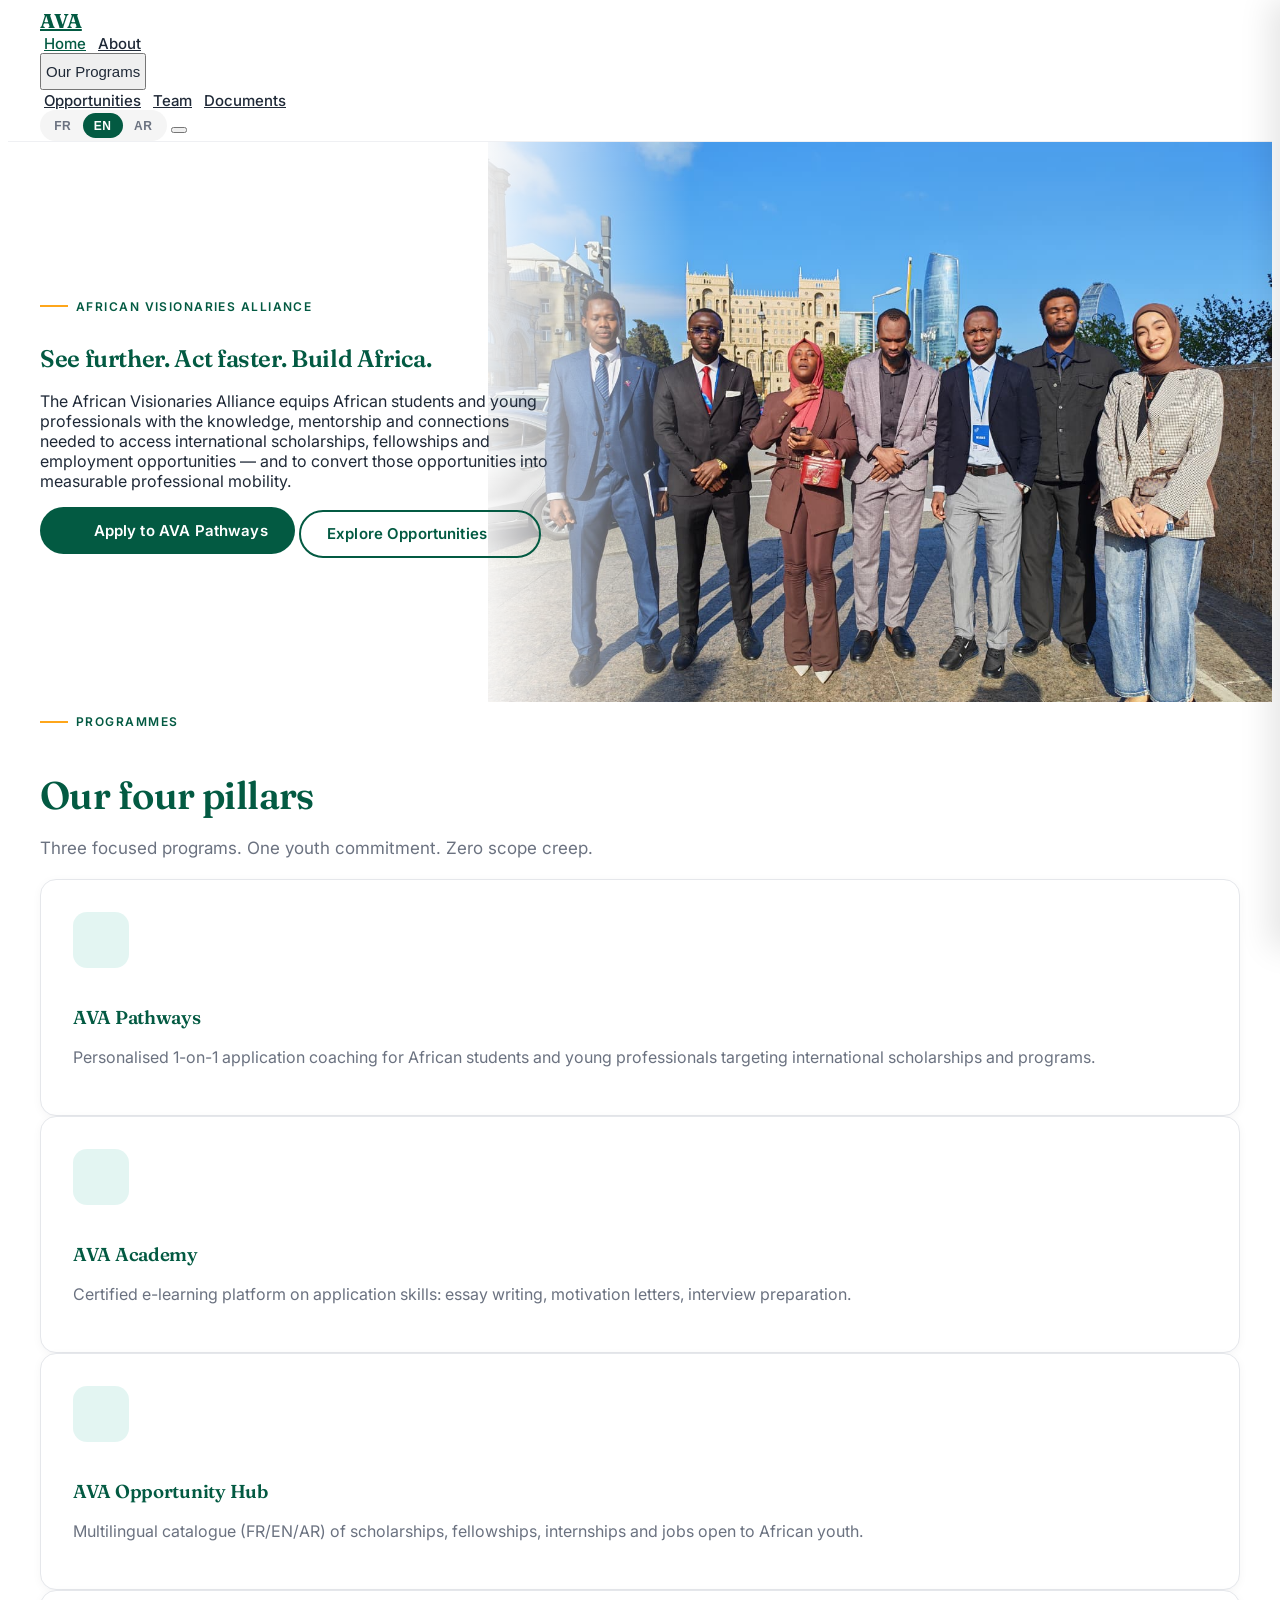
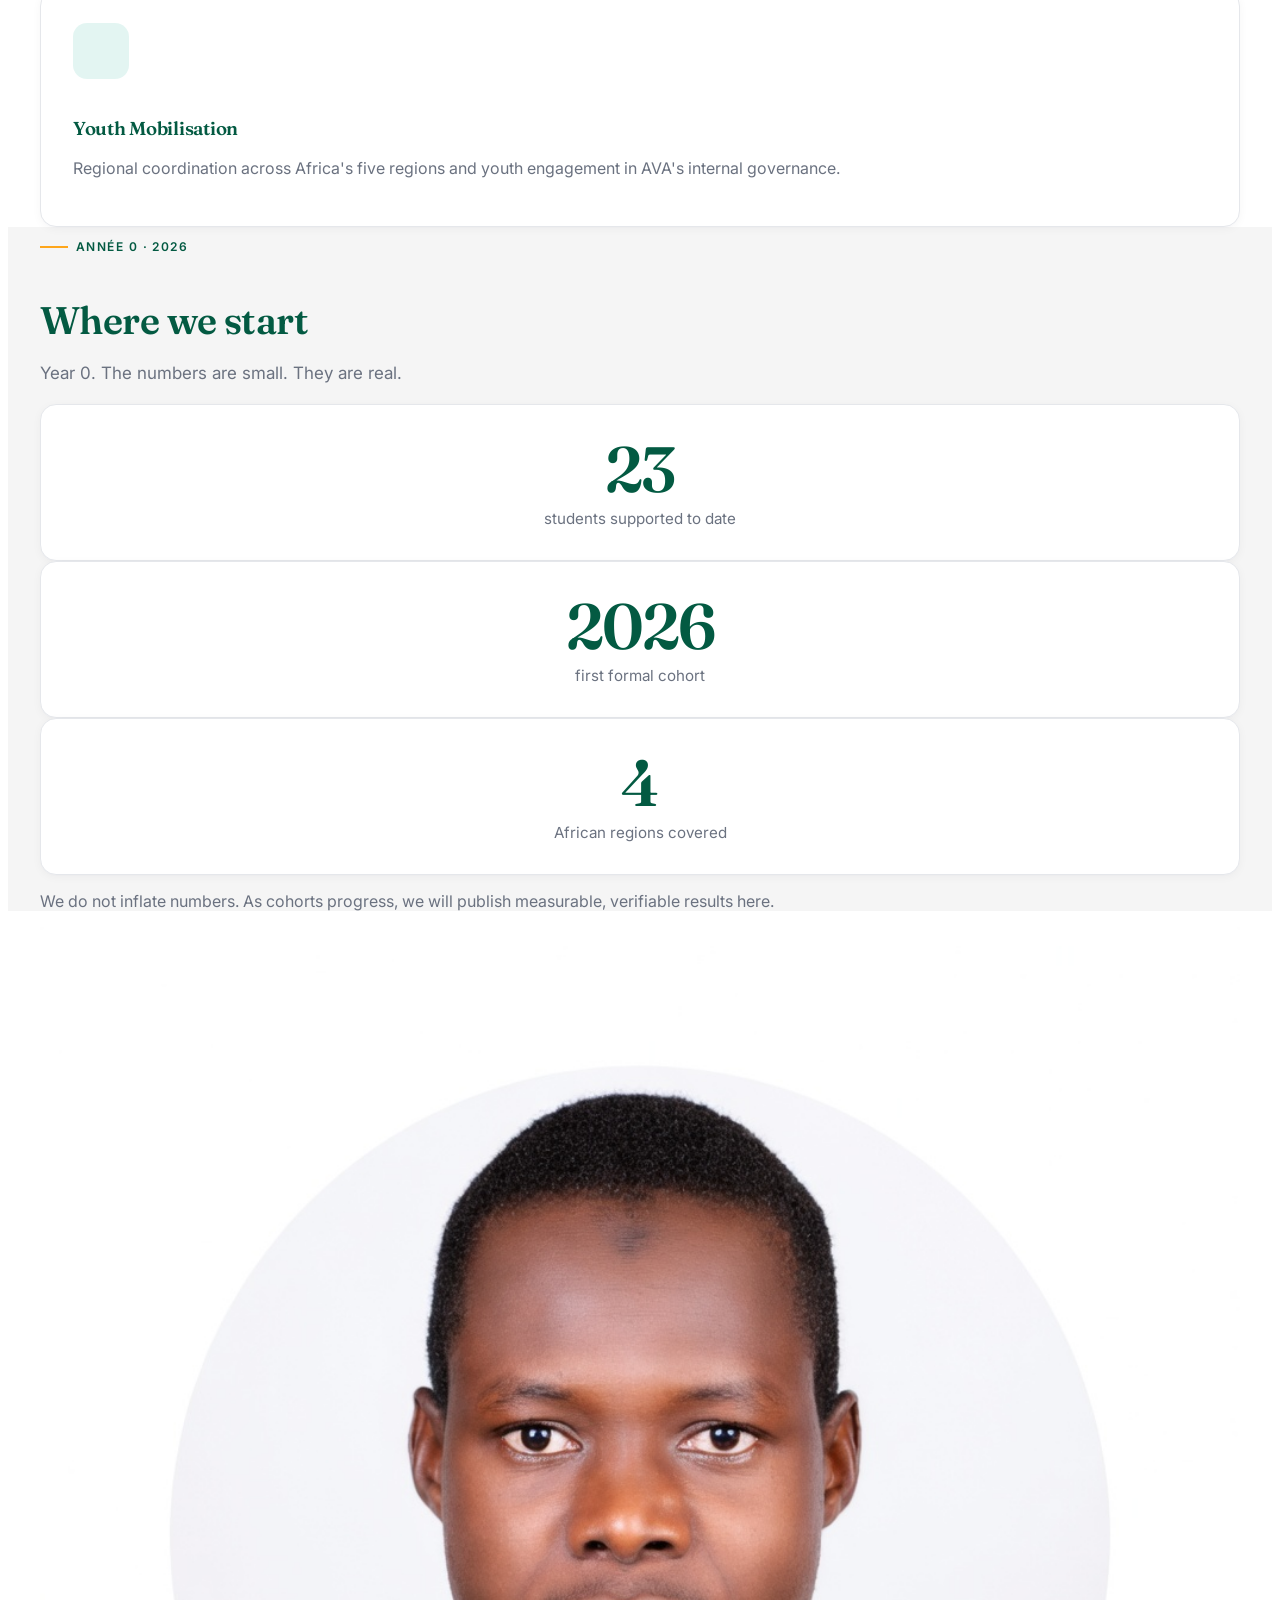
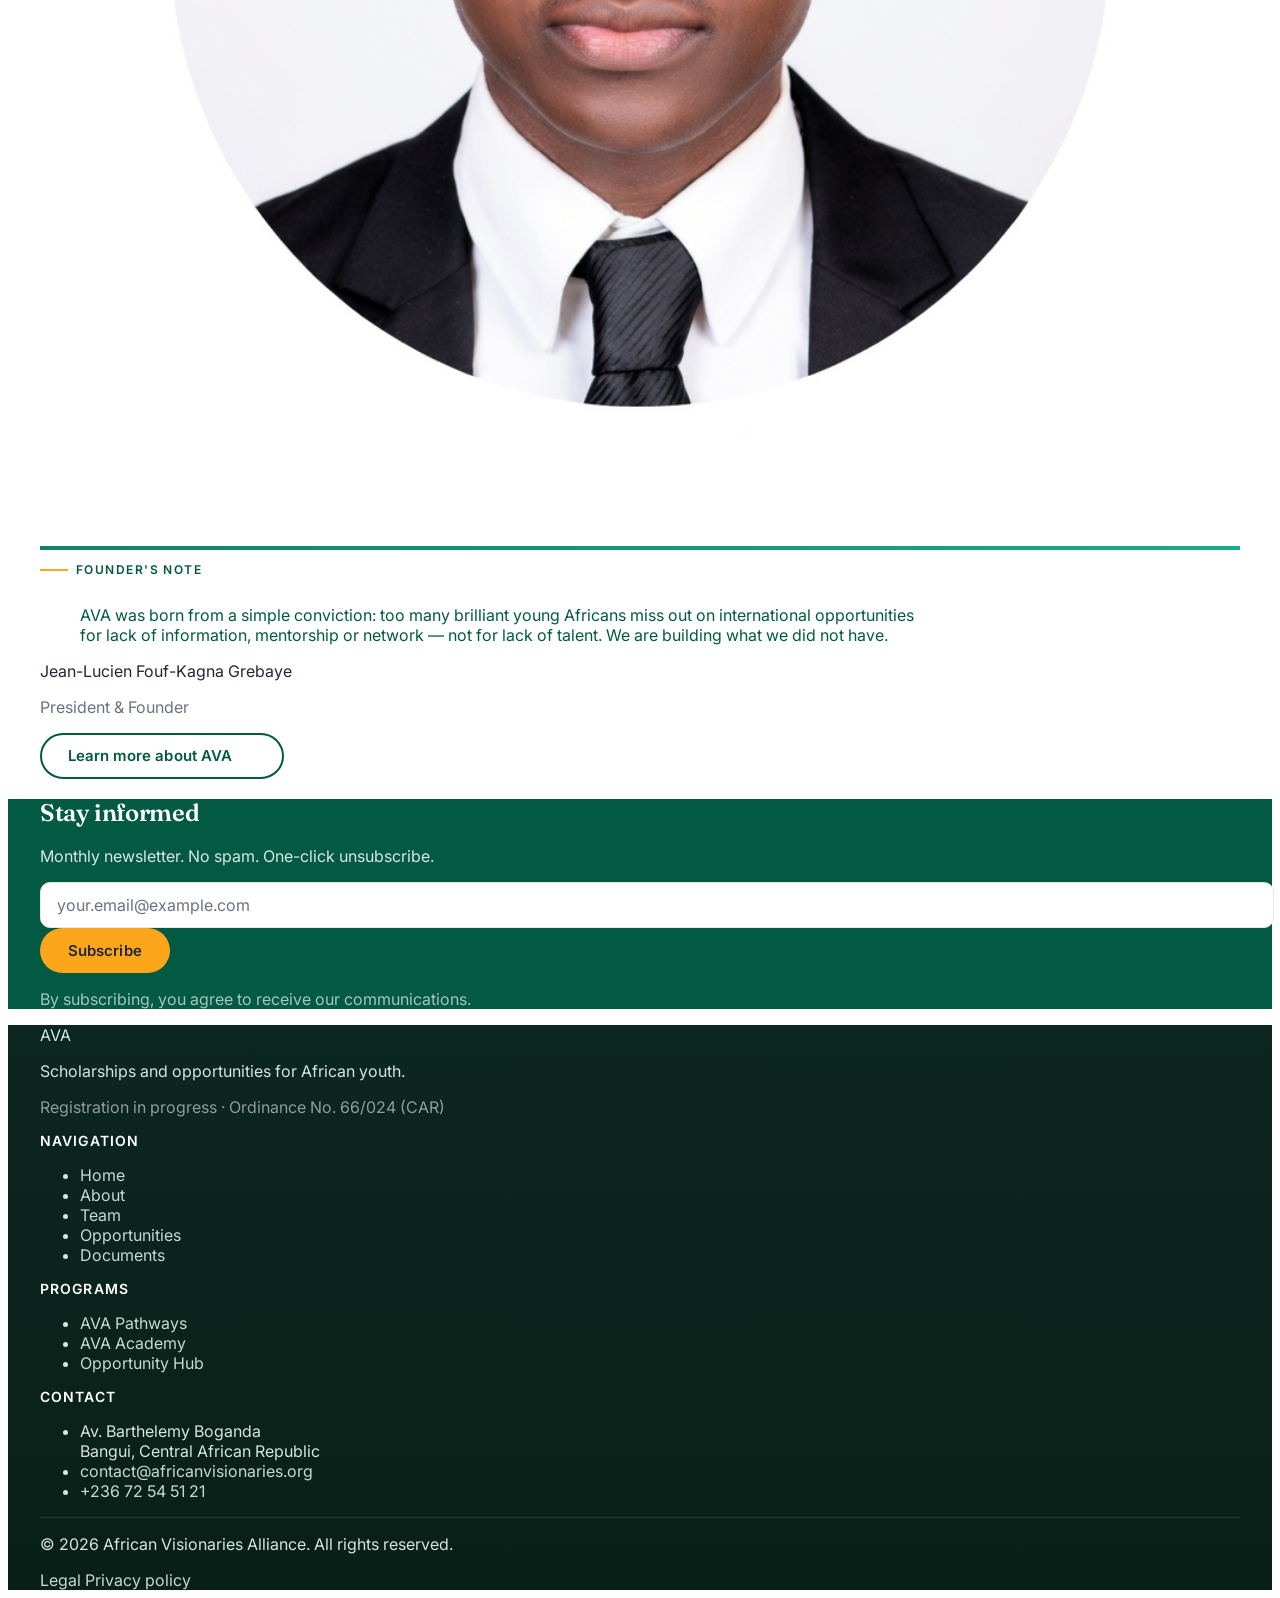
==== commit daf373ec: "feat: complete Page 1 spec — hero photo, two-column layout, i18n fixes, nav active state - Hero: two" ====
--- a/index.html
+++ b/index.html
@@ -8,22 +8,22 @@
   <title>African Visionaries Alliance — Bourses et opportunités pour la jeunesse africaine</title>
   <meta name="description" content="AVA équipe les étudiants et jeunes professionnels africains pour accéder aux bourses, fellowships et opportunités internationales. Coaching personnalisé, e-learning, catalogue panafricain.">
 
-  <link rel="canonical" href="https://ava-africa.me/">
+  <link rel="canonical" href="https://africanvisionaries.org/">
 
   <!-- Open Graph -->
   <meta property="og:type" content="website">
   <meta property="og:site_name" content="African Visionaries Alliance">
   <meta property="og:title" content="African Visionaries Alliance — Bourses pour la jeunesse africaine">
   <meta property="og:description" content="Plateforme panafricaine de coaching de candidature, e-learning et catalogue d'opportunités pour étudiants et jeunes professionnels africains.">
-  <meta property="og:url" content="https://ava-africa.me/">
-  <meta property="og:image" content="https://ava-africa.me/assets/images/logo/logo-ava.png">
+  <meta property="og:url" content="https://africanvisionaries.org/">
+  <meta property="og:image" content="https://africanvisionaries.org/assets/images/logo/logo-ava.png">
   <meta property="og:locale" content="fr_FR">
 
   <!-- Twitter -->
   <meta name="twitter:card" content="summary_large_image">
   <meta name="twitter:title" content="African Visionaries Alliance">
   <meta name="twitter:description" content="Bourses et opportunités pour la jeunesse africaine.">
-  <meta name="twitter:image" content="https://ava-africa.me/assets/images/logo/logo-ava.png">
+  <meta name="twitter:image" content="https://africanvisionaries.org/assets/images/logo/logo-ava.png">
 
   <!-- Favicon -->
   <link rel="icon" type="image/png" href="assets/images/logo/favicon.ico">
@@ -71,14 +71,14 @@
     "@type": "NGO",
     "name": "African Visionaries Alliance",
     "alternateName": "AVA",
-    "url": "https://ava-africa.me",
-    "logo": "https://ava-africa.me/assets/images/logo/logo-ava.png",
+    "url": "https://africanvisionaries.org",
+    "logo": "https://africanvisionaries.org/assets/images/logo/logo-ava.png",
     "description": "Pan-African non-profit organisation providing scholarship navigation, application coaching and certified e-learning for African students and young professionals.",
     "founder": { "@type": "Person", "name": "Jean-Lucien Fouf-Kagna Grebaye" },
     "foundingDate": "2026",
     "address": {
       "@type": "PostalAddress",
-      "streetAddress": "Avenue Barthélemy Boganda",
+      "streetAddress": "Av. Barthelemy Boganda",
       "addressLocality": "Bangui",
       "addressCountry": "CF"
     },
@@ -167,7 +167,7 @@
   <main id="main-content">
 
     <!-- HERO -->
-    <section class="hero-bg">
+    <section class="hero-bg" aria-label="Accueil — African Visionaries Alliance">
       <div class="container-ava py-16 md:py-24 lg:py-32 relative z-10">
         <div class="max-w-3xl">
           <p class="eyebrow mb-5"><span>African Visionaries Alliance</span></p>
@@ -264,7 +264,7 @@
         <div class="grid grid-cols-1 md:grid-cols-12 gap-10 items-center">
           <div class="md:col-span-4 reveal">
             <div class="team-photo aspect-square rounded-2xl overflow-hidden" style="background: linear-gradient(135deg, var(--ava-green-dark), var(--ava-green-light));">
-              <img src="assets/images/team/president.jpg" alt="Portrait de Jean-Lucien Fouf-Kagna Grebaye, Président & Fondateur de l'African Visionaries Alliance" loading="lazy" style="width:100%;height:100%;object-fit:cover;" onerror="this.style.display='none'">
+              <img src="assets/images/team/president.jpg" alt="Portrait de Jean-Lucien Fouf-Kagna Grebaye, Président &amp; Fondateur de l'African Visionaries Alliance" style="width:100%;height:100%;object-fit:cover;" onerror="this.style.display='none'">
             </div>
           </div>
           <div class="md:col-span-8 reveal">
@@ -292,7 +292,7 @@
           <h2 class="font-heading text-3xl md:text-4xl mb-3" style="color: #fff;" data-i18n="newsletter.heading">Restez informés</h2>
           <p class="text-base mb-8" style="color: rgba(255,255,255,0.85);" data-i18n="newsletter.subheading">Une lettre mensuelle. Pas de spam. Désinscription en un clic.</p>
           <form id="newsletter-form" class="flex flex-col sm:flex-row gap-3 max-w-lg mx-auto" novalidate>
-            <label for="newsletter-email" class="sr-only" data-i18n="newsletter.placeholder">Email</label>
+            <label for="newsletter-email" class="sr-only" data-i18n="newsletter.emailLabel">Adresse e-mail</label>
             <input id="newsletter-email" type="email" required class="field flex-1" placeholder="votre.email@exemple.com" data-i18n="newsletter.placeholder" data-i18n-attr="placeholder">
             <button type="submit" class="btn btn-gold" data-i18n="newsletter.button">S'abonner</button>
           </form>
@@ -343,8 +343,8 @@
             <li class="flex items-start gap-2">
               <i data-lucide="map-pin" aria-hidden="true" style="width:16px;height:16px;flex-shrink:0;margin-top:2px;"></i>
               <span>
-                <span data-i18n="footer.address">Avenue Barthélemy Boganda</span><br>
-                <span data-i18n="footer.city">Bangui, RCA</span>
+                <span data-i18n="footer.address">Av. Barthelemy Boganda</span><br>
+                <span data-i18n="footer.city">Bangui, Central African Republic</span>
               </span>
             </li>
             <li class="flex items-center gap-2">
--- a/css/main.css
+++ b/css/main.css
@@ -284,24 +284,83 @@
 .badge-expired   { background: var(--ava-mist);           color: var(--ava-grey); }
 
 /* ---------- 8. HERO ---------- */
+/*
+ * Two-column layout: white left (text) + photo right (all faces visible).
+ * The photo lives in ::before, scoped to the right 60% of the section.
+ * A ::after gradient fades white into the photo at the boundary.
+ */
 .hero-bg {
   position: relative;
-  background:
-    radial-gradient(1200px 600px at 85% -10%, rgba(254, 166, 27, 0.15), transparent 60%),
-    radial-gradient(900px 500px at -10% 80%, rgba(25, 171, 144, 0.12), transparent 60%),
-    linear-gradient(180deg, #ffffff 0%, #fbfbf9 100%);
+  background: #fff;
   overflow: hidden;
-}
+  min-height: 560px;
+  display: flex;
+  align-items: center;
+}
+
+/* Photo panel — right 60% only */
 .hero-bg::before {
   content: '';
-  position: absolute; inset: 0;
-  background-image:
-    linear-gradient(to right, rgba(3, 90, 66, 0.05) 1px, transparent 1px),
-    linear-gradient(to bottom, rgba(3, 90, 66, 0.05) 1px, transparent 1px);
-  background-size: 64px 64px;
+  position: absolute;
+  top: 0; right: 0;
+  width: 62%;
+  height: 100%;
+  background: url('../assets/images/hero/AVA.jpeg') center top / cover no-repeat;
   pointer-events: none;
-  mask-image: radial-gradient(ellipse at center, rgba(0,0,0,0.8), transparent 70%);
-  -webkit-mask-image: radial-gradient(ellipse at center, rgba(0,0,0,0.8), transparent 70%);
+}
+
+/* Soft fade from white into the photo */
+.hero-bg::after {
+  content: '';
+  position: absolute;
+  top: 0;
+  left: 36%;
+  width: 18%;
+  height: 100%;
+  background: linear-gradient(to right, #fff 0%, transparent 100%);
+  pointer-events: none;
+  z-index: 1;
+}
+
+/* Text sits on the clean white left side — no card needed */
+.hero-bg .container-ava {
+  position: relative;
+  z-index: 2;
+}
+.hero-bg .max-w-3xl {
+  max-width: min(44%, 38rem);
+  background: none;
+  padding: 0;
+  border-radius: 0;
+}
+
+/* Mobile: full-width photo + semi-transparent card over it */
+@media (max-width: 1023px) {
+  .hero-bg {
+    background: #edf2ed;
+    min-height: 480px;
+    align-items: flex-end;
+  }
+  .hero-bg::before {
+    width: 100%;
+    background: url('../assets/images/hero/AVA.jpeg') center 15% / cover no-repeat;
+  }
+  .hero-bg::after {
+    left: 0; width: 100%;
+    background: linear-gradient(to bottom, transparent 35%, rgba(255,255,255,0.97) 72%);
+  }
+  .hero-bg .container-ava {
+    padding-bottom: 2rem;
+  }
+  .hero-bg .max-w-3xl {
+    max-width: 100%;
+    background: rgba(255,255,255,0.95);
+    padding: 1.5rem 1.5rem;
+    border-radius: 0.75rem;
+  }
+}
+@media (max-width: 639px) {
+  .hero-bg { min-height: 400px; }
 }
 
 .eyebrow {
@@ -575,16 +634,23 @@
 }
 
 /* ---------- 15. RTL / ARABIC SUPPORT ---------- */
-[dir="rtl"] body { font-family: 'Inter', 'Noto Sans Arabic', system-ui, sans-serif; }
+[dir="rtl"] body { font-family: 'Noto Sans Arabic', 'Inter', system-ui, sans-serif; }
 [dir="rtl"] .eyebrow::before {
   margin-left: 0.5rem;
   margin-right: 0;
 }
 [dir="rtl"] .nav-link.is-active::after { left: 0; right: 0; }
+[dir="rtl"] .dropdown-menu { left: auto; right: 0; }
 
 /* ---------- 16. UTILITY ---------- */
 .text-balance { text-wrap: balance; }
 .text-pretty  { text-wrap: pretty; }
+
+/* No-JS fallback: reveal items immediately if scripts haven't loaded */
+html:not(.js-ready) .reveal { opacity: 1; transform: none; }
+
+/* Scroll margin for anchor targets with sticky header */
+[id] { scroll-margin-top: 88px; }
 
 /* Underline on links inside prose */
 .prose-ava a {
@@ -597,10 +663,12 @@
 }
 .prose-ava a:hover { text-decoration-color: var(--ava-gold); }
 
-/* Image lazy-load fade */
-img[loading="lazy"] {
+/* Image lazy-load fade — only applied before load completes */
+img[loading="lazy"]:not(.is-loaded):not(.loaded) {
   opacity: 0;
   transition: opacity 400ms ease;
 }
 img[loading="lazy"].is-loaded,
 img[loading="lazy"].loaded { opacity: 1; }
+/* Eagerly loaded images are always visible */
+img:not([loading="lazy"]) { opacity: 1; }
